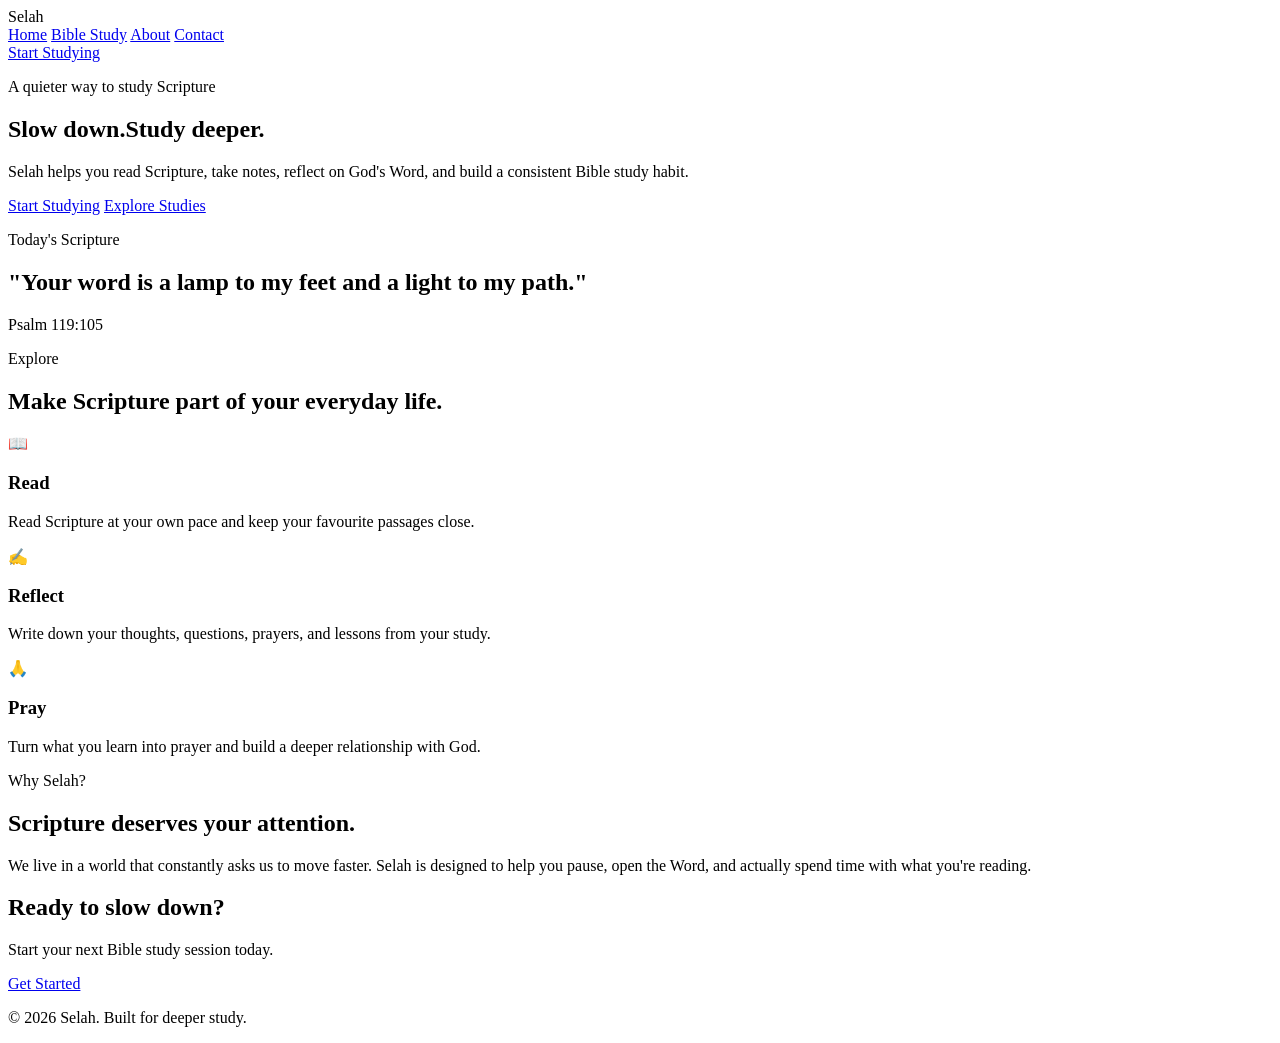
==== index.html @ 06b538be "Add initial HTML structure for Selah website. This HTML file serves as the main structure for the Se" ====
<!DOCTYPE html>
<html lang="en">
<head>
    <meta charset="UTF-8">
    <meta name="viewport" content="width=device-width, initial-scale=1.0">
    <title>Selah - Bible Study</title>
    <link rel="stylesheet" href="style.css">
</head>

  <!-- Introducing: Article, id, href=#, span tag -->
  
<body>
    <!-- Header -->
    <header>
        <div class="logo">Selah</div>
      
        <nav class="nav-links">
            <a href="#home">Home</a>
            <a href="#study">Bible Study</a>
            <a href="#about">About</a>
            <a href="#contact">Contact</a>
        </nav>
      
        <a href="#start" class="header-button">Start Studying</a>
    </header>


    <!-- Hero Section -->
    <main>
        <section id="home" class="hero">
            <div class="hero-content">
                <p class="eyebrow">A quieter way to study Scripture</p>
                <h1>
                    Slow down.<span>Study deeper.</span> </h1>
                <p class="hero-text">
                    Selah helps you read Scripture, take notes,
                    reflect on God's Word, and build a consistent
                    Bible study habit.</p>

                <div class="hero-buttons">
                    <a href="#start" class="primary-button">Start Studying</a>
                    <a href="#study" class="secondary-button">Explore Studies</a>
                </div>
            </div>

            <div class="hero-card">
                <p class="card-label">Today's Scripture</p>
                <h2>
                    "Your word is a lamp to my feet
                    and a light to my path."
                </h2>
                <p class="verse">Psalm 119:105</p>
            </div>
        </section>


        <!-- Study Section -->
        <section id="study" class="study-section">
            <div class="section-heading">
                <p class="eyebrow">Explore</p>
                <h2>Make Scripture part of your everyday life.</h2>
            </div>

            <div class="cards">
                <article class="study-card">
                    <div class="icon">📖</div>
                    <h3>Read</h3>
                    <p>
                        Read Scripture at your own pace and
                        keep your favourite passages close.
                    </p>
                </article>

                <article class="study-card">
                    <div class="icon">✍️</div>
                    <h3>Reflect</h3>
                    <p>
                        Write down your thoughts, questions,
                        prayers, and lessons from your study.
                    </p>
                </article>

                <article class="study-card">
                    <div class="icon">🙏</div>
                    <h3>Pray</h3>
                    <p>
                        Turn what you learn into prayer and
                        build a deeper relationship with God.
                    </p>
                </article>

            </div>

        </section>


        <!-- About Section -->
        <section id="about" class="about-section">

            <div>
                <p class="eyebrow">Why Selah?</p>
                <h2>Scripture deserves your attention.</h2>
            </div>

            <p>
                We live in a world that constantly asks us to
                move faster. Selah is designed to help you
                pause, open the Word, and actually spend time
                with what you're reading.
            </p>

        </section>


        <!-- CTA -->
        <section id="start" class="cta-section">

            <h2>Ready to slow down?</h2>

            <p>
                Start your next Bible study session today.
            </p>

            <a href="#" class="primary-button">Get Started</a>

        </section>

    </main>


    <!-- Footer -->
    <footer id="contact">
        <p>© 2026 Selah. Built for deeper study.</p>
    </footer>

</body>
</html>
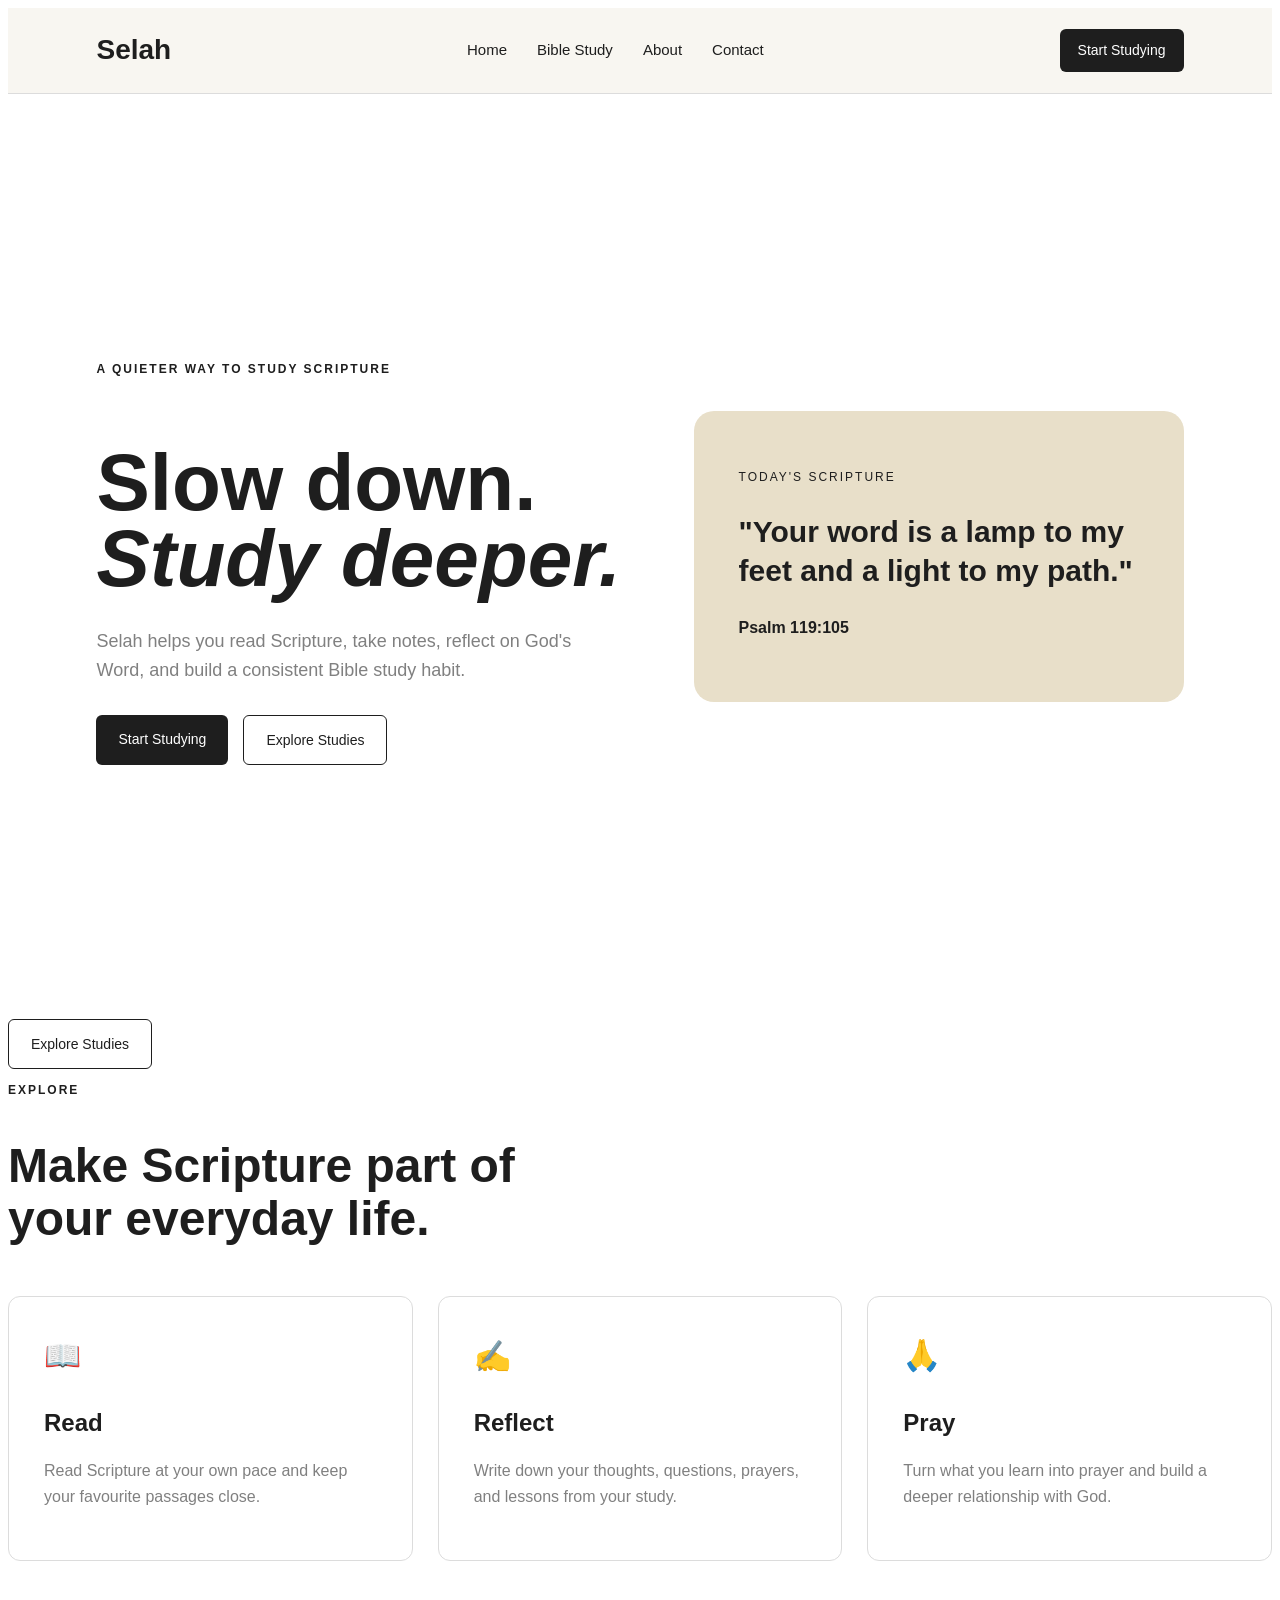
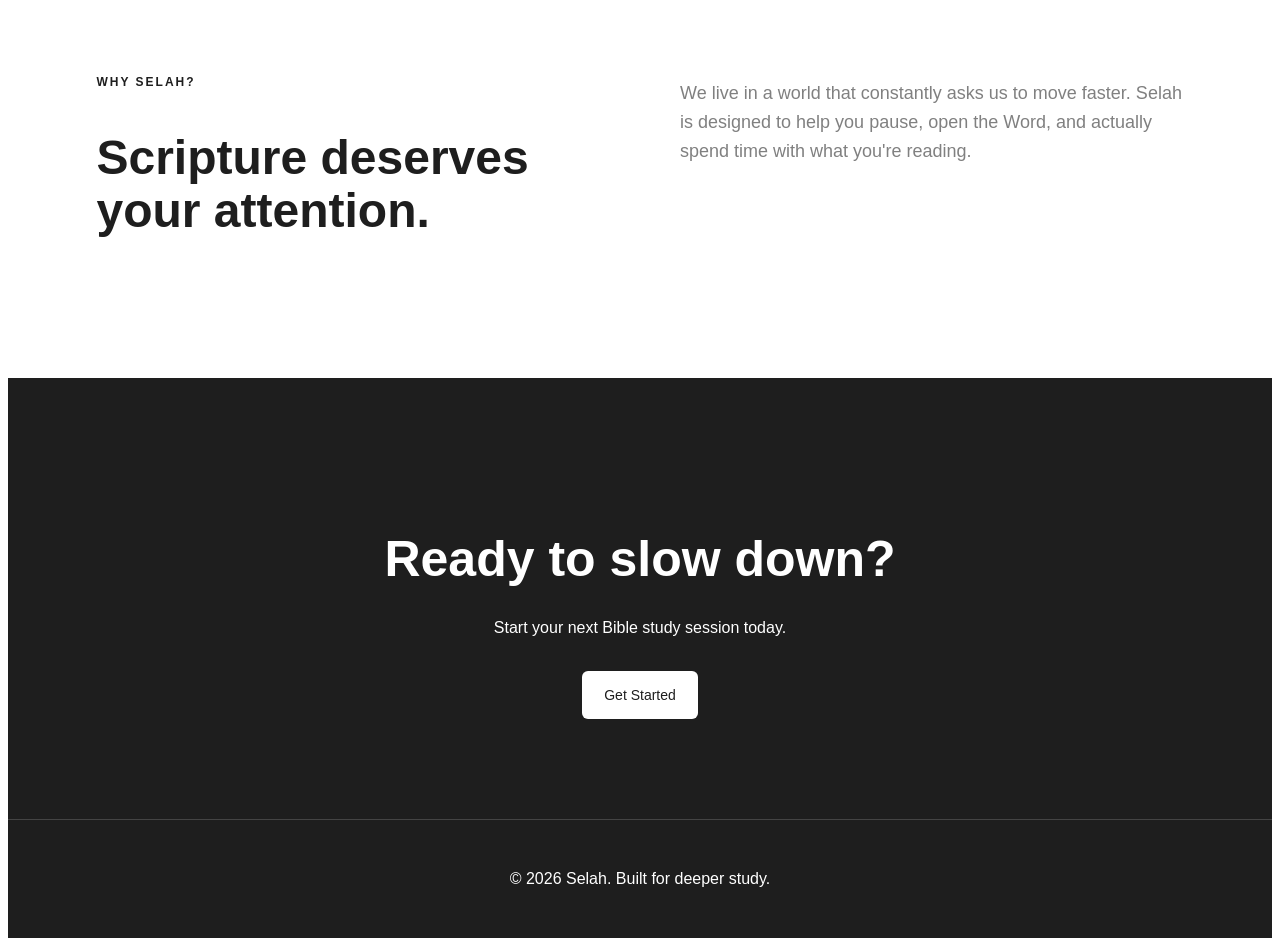
==== commit fee31e53: "Update Bible Study link to point to study.html" ====
--- a/index.html
+++ b/index.html
@@ -16,7 +16,7 @@
       
         <nav class="nav-links">
             <a href="#home">Home</a>
-            <a href="#study">Bible Study</a>
+            <a href="study.html">Bible Study</a>
             <a href="#about">About</a>
             <a href="#contact">Contact</a>
         </nav>
@@ -55,7 +55,7 @@
 
 
         <!-- Study Section -->
-        <section id="study" class="study-section">
+        <a href="study.html" class="secondary-button">Explore Studies</a>
             <div class="section-heading">
                 <p class="eyebrow">Explore</p>
                 <h2>Make Scripture part of your everyday life.</h2>
--- a/style.css
+++ b/style.css
@@ -0,0 +1,368 @@
+body {
+    font-family: Arial, sans-serif;
+    color: #1E1E1E;
+    background-color: #ffffff;
+    line-height: 1.6;
+}
+
+
+/* HEADER */
+header {
+    display: flex;
+    align-items: center;
+    justify-content: space-between;
+    padding: 20px 7%;
+    background-color: #f8f6f1;
+    border-bottom: 1px solid #dcdcdc;
+    }
+
+.logo {
+    font-size: 28px;
+    font-weight: bold;
+    }
+
+.nav-links {
+    display: flex;
+    gap: 30px;
+    }
+
+.nav-links a {
+    text-decoration: none;
+    color: #1E1E1E;
+    font-size: 15px;
+    }
+
+.nav-links a:hover {
+    color: #808080;
+    }
+
+.header-button {
+    text-decoration: none;
+    background-color: #1E1E1E;
+    color: white;
+    padding: 10px 18px;
+    border-radius: 6px;
+
+    font-size: 14px;
+    }
+
+
+/* HERO */
+.hero {
+    min-height: 85vh;
+    display: flex;
+    align-items: center;
+    justify-content: space-between;
+    gap: 70px;
+    padding: 80px 7%;
+    }
+
+.hero-content {
+    max-width: 600px;
+    }
+
+.eyebrow {
+    text-transform: uppercase;
+    letter-spacing: 2px;
+    font-size: 12px;
+    font-weight: bold;
+    margin-bottom: 15px;
+    }
+
+.hero h1 {
+    font-size: 80px;
+    line-height: 0.95;
+    margin-bottom: 30px;
+    }
+
+.hero h1 span {
+    display: block;
+    font-style: italic;
+    }
+
+.hero-text {
+    max-width: 500px;
+    font-size: 18px;
+    color: #808080;
+    margin-bottom: 30px;
+    }
+
+.hero-buttons {
+    display: flex;
+    gap: 15px;
+    }
+
+.primary-button,
+.secondary-button {
+    display: inline-block;
+    text-decoration: none;
+    padding: 13px 22px;
+    border-radius: 6px;
+    font-size: 14px;
+    }
+
+.primary-button {
+    background-color: #1E1E1E;
+    color: #ffffff;
+    }
+
+.secondary-button {
+    border: 1px solid #1E1E1E;
+    color: #1E1E1E;
+    }
+
+
+/* HERO CARD */
+.hero-card {
+    max-width: 400px;
+    padding: 45px;
+    background-color: #e8dfc9;
+    border-radius: 20px;
+    }
+
+.card-label {
+    font-size: 12px;
+    text-transform: uppercase;
+    letter-spacing: 2px;
+    margin-bottom: 25px;
+    }
+
+.hero-card h2 {
+    font-size: 30px;
+    line-height: 1.3;
+    margin-bottom: 25px;
+    }
+
+.verse {
+    font-weight: bold;
+    }
+
+
+/* STUDY SECTION */
+.study-section {
+    padding: 100px 7%;
+    background-color: #fffffd;
+    }
+
+.section-heading {
+    max-width: 600px;
+    margin-bottom: 50px;
+    }
+
+.section-heading h2 {
+    font-size: 48px;
+    line-height: 1.1;
+    }
+
+.cards {
+    display: grid;
+    grid-template-columns: repeat(3, 1fr);
+    gap: 25px;
+    }
+
+.study-card {
+    padding: 35px;
+    border: 1px solid #dcdcdc;
+    border-radius: 12px;
+    }
+
+.icon {
+    font-size: 30px;
+    margin-bottom: 20px;
+    }
+
+.study-card h3 {
+    font-size: 24px;
+    margin-bottom: 10px;
+    }
+
+.study-card p {
+    color: #808080;
+    }
+
+
+/* ABOUT */
+.about-section {
+    padding: 100px 7%;
+    display: grid;
+    grid-template-columns: 1fr 1fr;
+    gap: 80px;
+    }
+
+.about-section h2 {
+    font-size: 48px;
+    line-height: 1.1;
+    }
+
+.about-section > p {
+    color: #808080;
+    font-size: 18px;
+    }
+
+
+/* CTA */
+.cta-section {
+    text-align: center;
+    padding: 100px 7%;
+    background-color: #1E1E1E;
+    color: white;
+    }
+
+.cta-section h2 {
+    font-size: 50px;
+    margin-bottom: 15px;
+}
+
+.cta-section p {
+    margin-bottom: 30px;
+    color: #ffffff;
+}
+
+.cta-section .primary-button {
+    background-color: white;
+    color: #1e1e1e;
+}
+
+
+/* FOOTER */
+footer {
+    padding: 30px 7%;
+    text-align: center;
+    background-color: #1E1E1E;
+    color: #ffffff;
+    border-top: 1px solid #444444;
+    }
+
+
+/* PLAN FORM */
+.plan-form {
+    display: flex;
+    flex-direction: column;
+    max-width: 500px;
+    gap: 8px;
+    }
+
+.plan-form label {
+    font-size: 14px;
+    font-weight: bold;
+    margin-top: 15px;
+    }
+
+.plan-form select,
+.plan-form input,
+.plan-form textarea {
+    padding: 12px 14px;
+    border: 1px solid #dcdcdc;
+    border-radius: 6px;
+    font-size: 15px;
+    font-family: Arial, sans-serif;
+    color: #1E1E1E;
+    background-color: #ffffff;
+    }
+
+.plan-form select:focus,
+.plan-form input:focus,
+.plan-form textarea:focus {
+    outline: none;
+    border-color: #1E1E1E;
+    }
+
+.plan-form button {
+    margin-top: 25px;
+    align-self: flex-start;
+    border: none;
+    cursor: pointer;
+    }
+
+
+/* MOBILE */
+@media (max-width: 768px) {
+    header {
+        padding: 18px 5%;
+        }
+
+    .nav-links {
+        display: none;
+        }
+
+    .header-button {
+        display: none;
+        }
+
+    .hero {
+        flex-direction: column;
+        align-items: flex-start;
+        padding: 70px 5%;
+        gap: 50px;
+        }
+
+    .hero h1 {
+        font-size: 55px;
+        }
+
+    .hero-text {
+        font-size: 16px;
+        }
+
+    .hero-buttons {
+        flex-direction: column;
+        align-items: stretch;
+        }
+
+    .primary-button,
+    .secondary-button {
+        text-align: center;
+        }
+
+    .hero-card {
+        width: 100%;
+        padding: 30px;
+        }
+
+    .hero-card h2 {
+        font-size: 25px;
+        }
+
+    .study-section {
+        padding: 70px 5%;
+        }
+
+    .section-heading h2 {
+        font-size: 38px;
+        }
+
+    .cards {
+        grid-template-columns: 1fr;
+        }
+
+    .about-section {
+        padding: 70px 5%;
+        grid-template-columns: 1fr;
+        gap: 30px;
+        }
+
+    .about-section h2 {
+        font-size: 38px;
+        }
+
+    .cta-section {
+        padding: 70px 5%;
+        }
+
+    .cta-section h2 {
+        font-size: 40px;
+        }
+}
+
+
+/* MOBILE - PLAN FORM */
+@media (max-width: 768px) {
+    .plan-form {
+        max-width: 100%;
+        }
+
+    .plan-form button {
+        align-self: stretch;
+        text-align: center;
+        }
+}
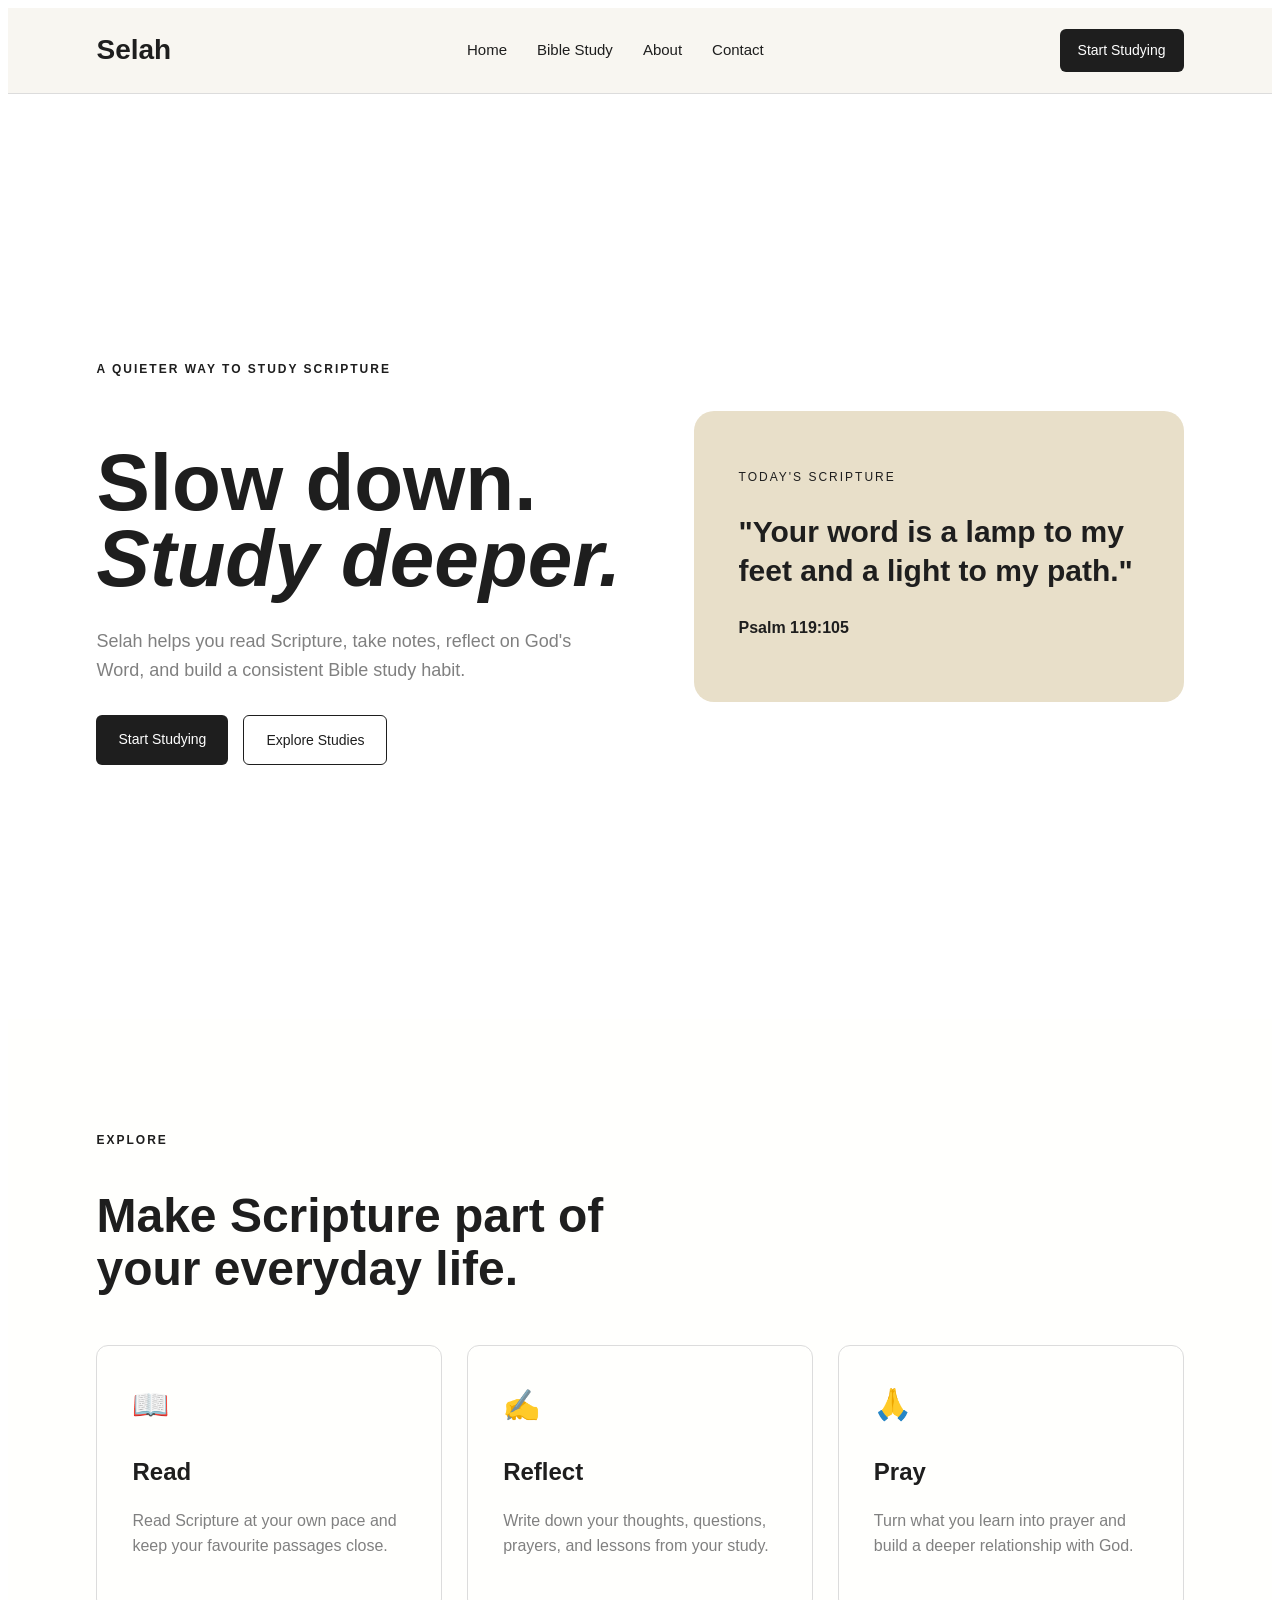
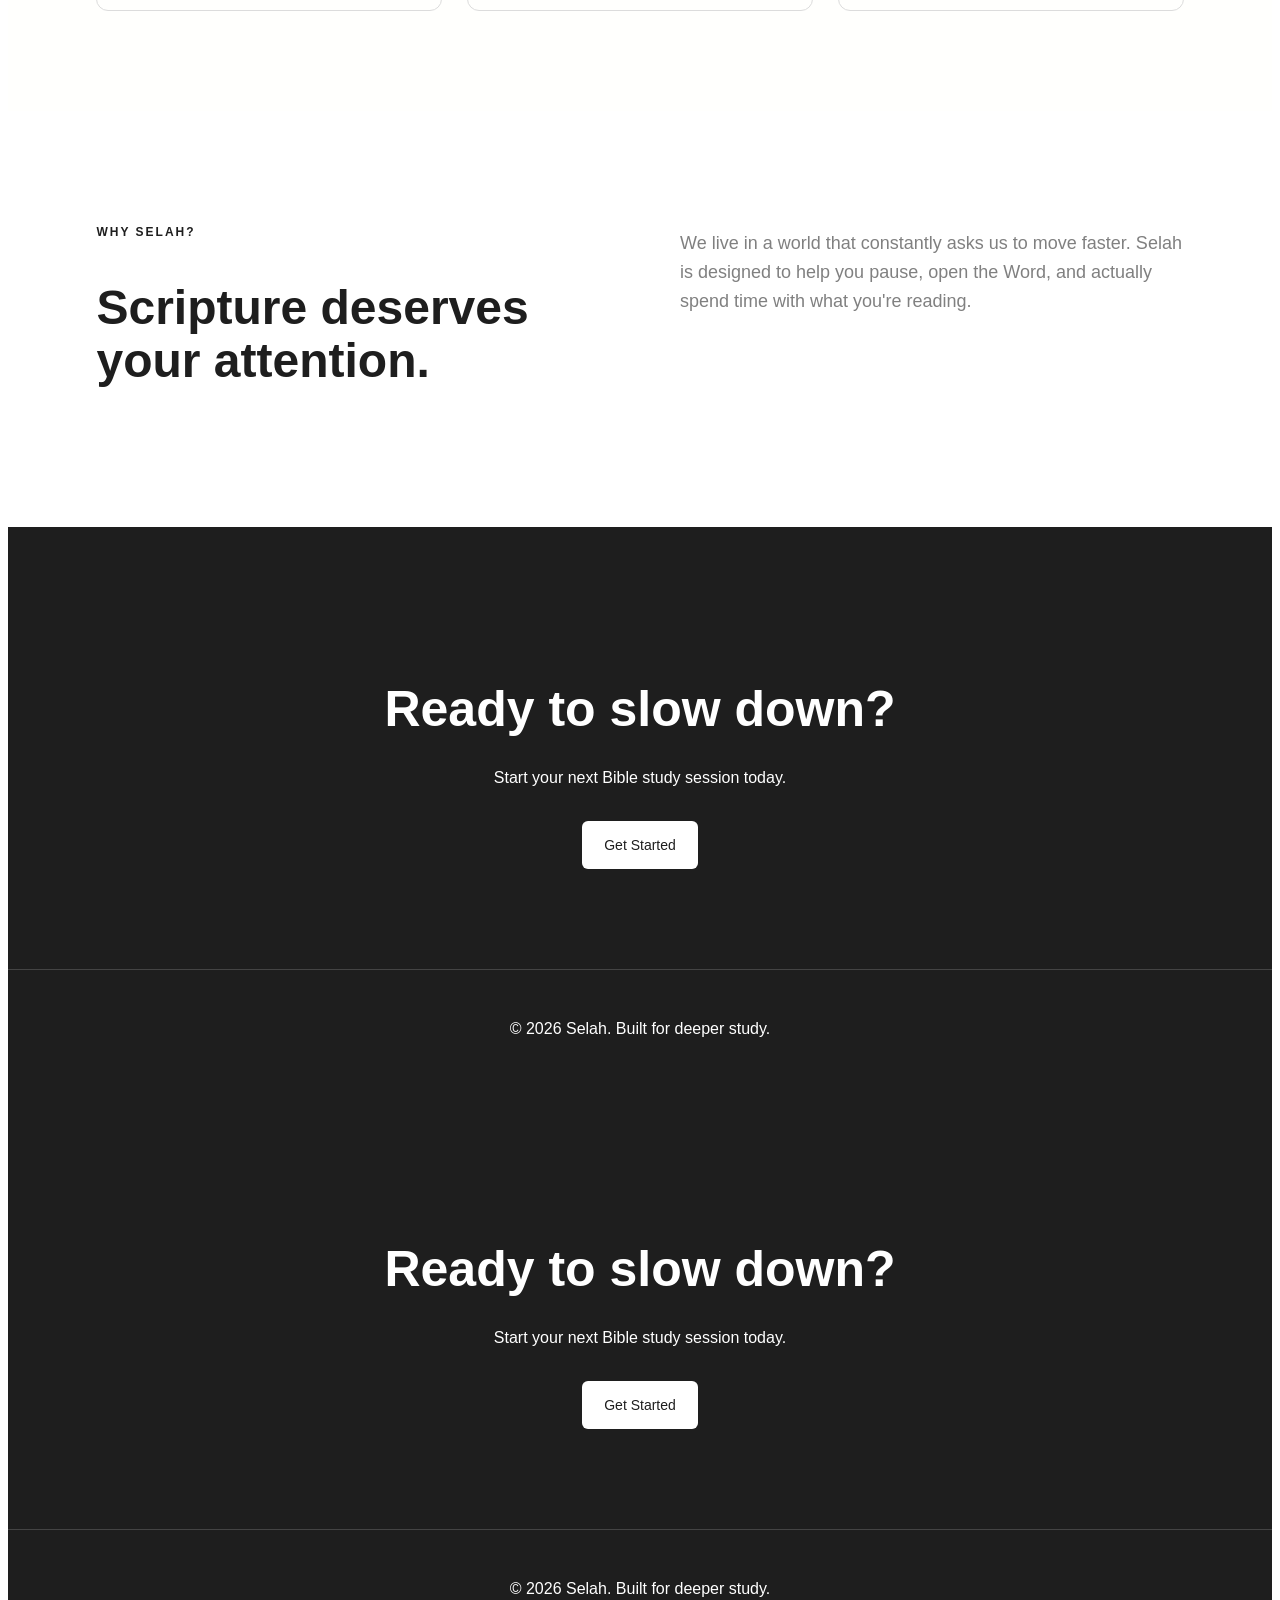
==== commit 9ec7db58: "Modify links and enhance structure in index.html Updated links and added new sections in the HTML." ====
--- a/index.html
+++ b/index.html
@@ -31,7 +31,7 @@
             <div class="hero-content">
                 <p class="eyebrow">A quieter way to study Scripture</p>
                 <h1>
-                    Slow down.<span>Study deeper.</span> </h1>
+                    Slow down. <span>Study deeper.</span> </h1>
                 <p class="hero-text">
                     Selah helps you read Scripture, take notes,
                     reflect on God's Word, and build a consistent
@@ -39,7 +39,7 @@
 
                 <div class="hero-buttons">
                     <a href="#start" class="primary-button">Start Studying</a>
-                    <a href="#study" class="secondary-button">Explore Studies</a>
+                    <a href="study.html" class="secondary-button">Explore Studies</a>
                 </div>
             </div>
 
@@ -55,7 +55,7 @@
 
 
         <!-- Study Section -->
-        <a href="study.html" class="secondary-button">Explore Studies</a>
+        <section id="study" class="study-section">
             <div class="section-heading">
                 <p class="eyebrow">Explore</p>
                 <h2>Make Scripture part of your everyday life.</h2>
@@ -63,7 +63,7 @@
 
             <div class="cards">
                 <article class="study-card">
-                    <div class="icon">📖</div>
+                    <div class="icon" aria-hidden="true">📖</div>
                     <h3>Read</h3>
                     <p>
                         Read Scripture at your own pace and
@@ -72,7 +72,7 @@
                 </article>
 
                 <article class="study-card">
-                    <div class="icon">✍️</div>
+                    <div class="icon" aria-hidden="true">✍️</div>
                     <h3>Reflect</h3>
                     <p>
                         Write down your thoughts, questions,
@@ -81,7 +81,7 @@
                 </article>
 
                 <article class="study-card">
-                    <div class="icon">🙏</div>
+                    <div class="icon" aria-hidden="true">🙏</div>
                     <h3>Pray</h3>
                     <p>
                         Turn what you learn into prayer and
@@ -121,6 +121,32 @@
                 Start your next Bible study session today.
             </p>
 
+            <a href="create-plan.html" class="primary-button">Get Started</a>
+
+        </section>
+
+    </main>
+
+
+    <!-- Footer -->
+    <footer id="contact">
+        <p>© 2026 Selah. Built for deeper study.</p>
+    </footer>
+
+</body>
+</html>
+        </section>
+
+
+        <!-- CTA -->
+        <section id="start" class="cta-section">
+
+            <h2>Ready to slow down?</h2>
+
+            <p>
+                Start your next Bible study session today.
+            </p>
+
             <a href="#" class="primary-button">Get Started</a>
 
         </section>
